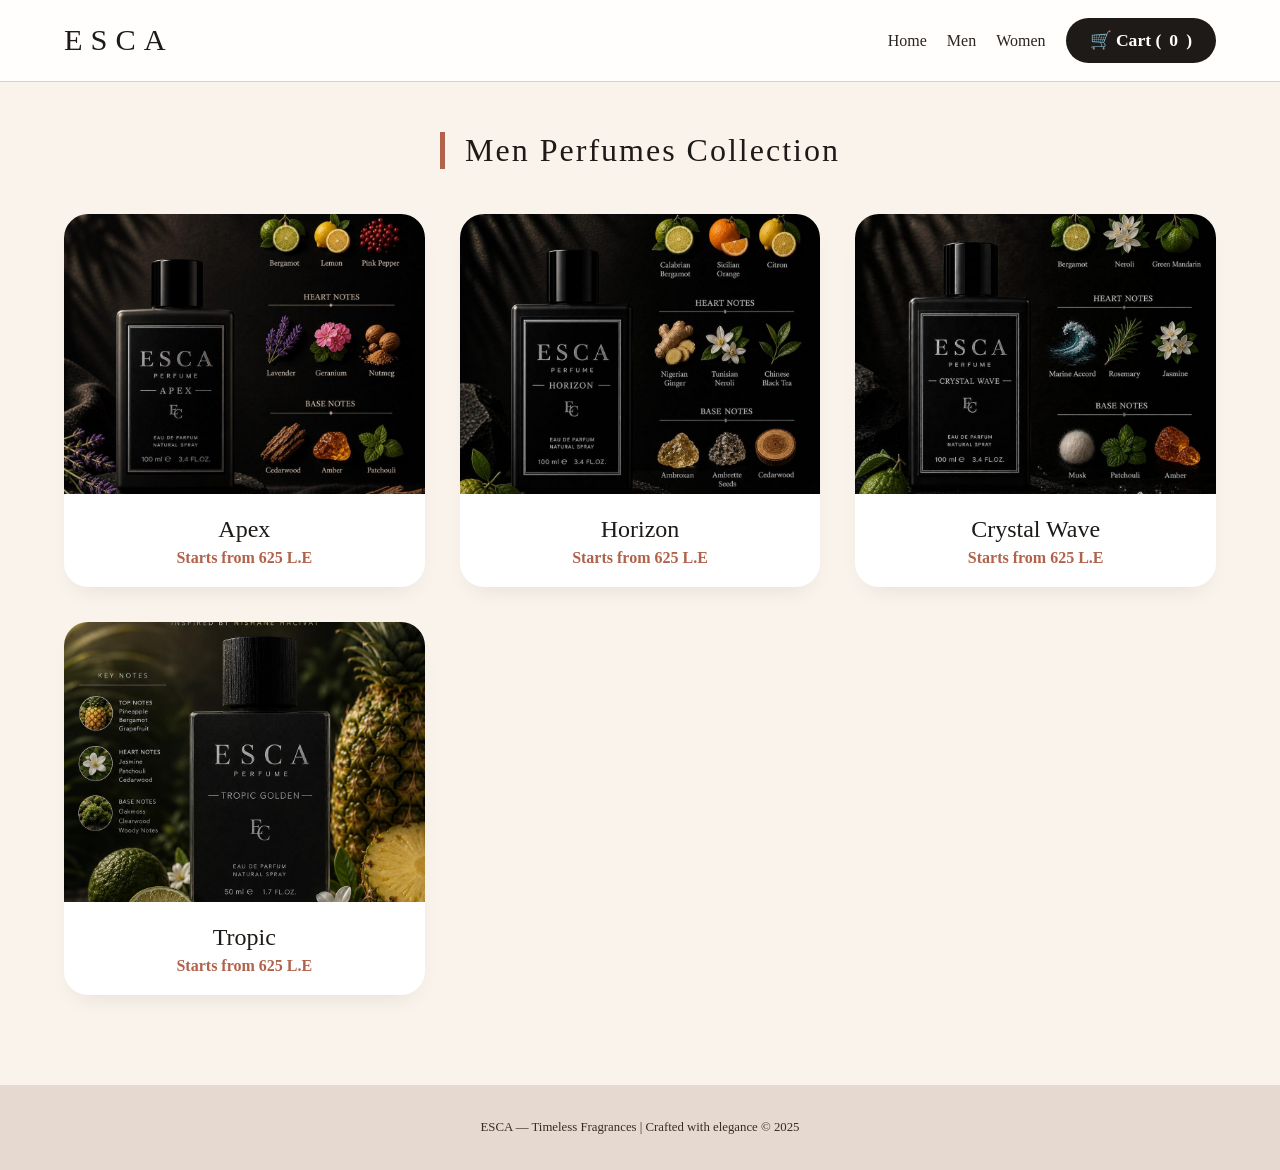
==== men.html @ 280970ba "Add Tropic perfume to men's collection" ====
<!DOCTYPE html>
<html lang="en">
<head>
    <meta charset="UTF-8">
    <meta name="viewport" content="width=device-width, initial-scale=1.0, user-scalable=yes">
    <title>ESCA - Men Perfumes</title>
    <link rel="stylesheet" href="style.css">
</head>
<body>

<header>
    <h1>ESCA</h1>
    <nav>
        <a href="index.html">Home</a>
        <a href="men.html">Men</a>
        <a href="women.html">Women</a>
        <button id="cart-btn">🛒 Cart (<span id="cart-count">0</span>)</button>
    </nav>
</header>

<main>
    <section class="collection">
        <h2>Men Perfumes Collection</h2>
        <div class="products-grid">
            <div class="perfume-card" data-product="Apex">
                <img src="men1.jpg.jpeg" alt="Apex">
                <h3>Apex</h3>
                <span>Starts from 625 L.E</span>
            </div>
            <div class="perfume-card" data-product="Horizon">
                <img src="men2.jpg.jpeg" alt="Horizon">
                <h3>Horizon</h3>
                <span>Starts from 625 L.E</span>
            </div>
            <div class="perfume-card" data-product="Crystal Wave">
                <img src="men3.jpg.jpeg" alt="Crystal Wave">
                <h3>Crystal Wave</h3>
                <span>Starts from 625 L.E</span>
            </div>
            <div class="perfume-card" data-product="Tropic">
                <img src="tropic.jpg" alt="Tropic">
                <h3>Tropic</h3>
                <span>Starts from 625 L.E</span>
            </div>
        </div>
    </section>
</main>

<footer>
    <p>ESCA — Timeless Fragrances | Crafted with elegance © 2025</p>
</footer>

<!-- MODAL -->
<div id="productModal" class="modal-overlay">
    <div class="product-modal">
        <div class="modal-close" id="closeModalBtn">✕</div>
        <div class="modal-inner">
            <div class="modal-image">
                <img id="modalImg" src="" alt="perfume">
            </div>
            <div class="modal-details">
                <h2 id="modalTitle"></h2>
                <div class="price-badge" id="modalPriceHint">Select size</div>
                <div class="size-selector">
                    <button class="size-btn" id="size50Btn">50 ML — </button>
                    <button class="size-btn" id="size100Btn">100 ML — </button>
                </div>
                <div class="fragrance-notes" id="fragranceNotesBox">
                    <h4>✨ Fragrance notes</h4>
                    <p id="notesText">Experience the signature ESCA blend.</p>
                </div>
            </div>
        </div>
    </div>
</div>

<div id="cartSidebar" class="cart-sidebar">
    <div class="cart-header">
        <h2>Your Cart</h2>
        <span class="close-cart" id="closeCartSidebarBtn">✕</span>
    </div>
    <ul id="cartList"></ul>
    <div class="cart-total">
        <span>Total:</span>
        <span id="cartTotal">0</span>
        <span>L.E</span>
    </div>
    
    <!-- حقول بيانات العميل -->
    <div class="customer-info">
        <h3>📋 Delivery Details</h3>
        <input type="text" id="customerName" placeholder="Full Name" class="cart-input">
        <input type="tel" id="customerPhone" placeholder="Phone Number" class="cart-input">
        <textarea id="customerAddress" placeholder="Full Address (Street, City, Building)" rows="3" class="cart-input"></textarea>
    </div>
    
    <button class="place-order-btn" id="OrderBtn">📲 Place Order  </button>
</div>

<!-- 1. استدعاء مكتبات فايربيز الأساسية -->
<script src="https://www.gstatic.com/firebasejs/10.8.0/firebase-app-compat.js"></script>
<script src="https://www.gstatic.com/firebasejs/10.8.0/firebase-firestore-compat.js"></script>

<!-- 2. ربط الفايربيز بمشروعك وتشغيل قاعدة البيانات -->
<script>
  const firebaseConfig = {
    apiKey: "AIzaSyCxBPD-orqHQqcExpM0kJfXnNjss--DFhM",
    authDomain: "esca-d3e5d.firebaseapp.com",
    projectId: "esca-d3e5d",
    storageBucket: "esca-d3e5d.firebasestorage.app",
    messagingSenderId: "375569449165",
    appId: "1:375569449165:web:48f9afd018ecf5d6ca2984",
    measurementId: "G-6FMXDCWFWV"
  };

  firebase.initializeApp(firebaseConfig);
  var db = firebase.firestore();
</script>

<!-- 3. ملف الكود بتاعك العادي جداً -->
<script src="script.js"></script>
</body>
</html>
---- style.css ----
* {
    margin: 0;
    padding: 0;
    box-sizing: border-box;
    font-family: 'Segoe UI', 'poppins', 'Times New Roman', serif;
}

body {
    background: #f9f3ec;
    color: #1e1a17;
    scroll-behavior: smooth;
}

::-webkit-scrollbar {
    width: 6px;
}
::-webkit-scrollbar-track {
    background: #e2d5ca;
}
::-webkit-scrollbar-thumb {
    background: #3a2c27;
    border-radius: 8px;
}

/* HEADER */
header {
    display: flex;
    justify-content: space-between;
    align-items: center;
    padding: 18px 5%;
    background: #ffffffdd;
    backdrop-filter: blur(8px);
    position: sticky;
    top: 0;
    z-index: 100;
    border-bottom: 1px solid #e0cfc0;
    flex-wrap: wrap;
}
header h1 {
    font-size: 1.9rem;
    letter-spacing: 8px;
    font-weight: 500;
    color: #1e1a17;
}
nav {
    display: flex;
    align-items: center;
    gap: 20px;
    flex-wrap: wrap;
}
nav a {
    text-decoration: none;
    color: #2c241f;
    font-weight: 500;
    transition: 0.2s;
    font-size: 1rem;
}
nav a:hover {
    color: #b1624b;
    border-bottom: 1px solid #b1624b;
}
#cart-btn, nav button {
    background: #1e1a17;
    border: none;
    padding: 12px 24px;
    border-radius: 40px;
    color: white;
    font-size: 1.1rem;
    cursor: pointer;
    transition: 0.2s;
    display: inline-flex;
    align-items: center;
    gap: 8px;
    font-weight: 600;
}
#cart-btn:hover, nav button:hover {
    background: #b1624b;
    transform: scale(0.97);
}
/* ========================
   HOME PAGE - زي الأول بالضبط
   ======================== */

.home {
    text-align: center;
    padding: 120px 20px;
    background: #f3e6dc;
    min-height: 70vh;
    display: flex;
    flex-direction: column;
    justify-content: center;
}

.home h2 {
    font-size: 55px;
    letter-spacing: 4px;
    font-weight: 500;
    margin-bottom: 20px;
    color: #2c241f;
}

.line {
    width: 100px;
    height: 2px;
    background: #b1624b;
    margin: 15px auto;
}

.home p {
    font-size: 20px;
    width: 600px;
    max-width: 90%;
    margin: 20px auto 40px;
    line-height: 1.6;
    color: #3f2e26;
}

.home-buttons {
    display: flex;
    justify-content: center;
    flex-wrap: wrap;
    gap: 20px;
    margin-top: 20px;
}

.home-buttons button {
    padding: 15px 35px;
    margin: 10px;
    border: 1.5px solid #2c241f;
    background: transparent;
    cursor: pointer;
    font-size: 15px;
    letter-spacing: 2px;
    font-weight: 600;
    transition: 0.3s;
    border-radius: 40px;
    color: #2c241f;
}

.home-buttons button:hover {
    background: #2c241f;
    color: #f3e8dc;
}

@keyframes fadeInUp {
    from {
        opacity: 0;
        transform: translateY(30px);
    }
    to {
        opacity: 1;
        transform: translateY(0);
    }
}

/* خط صغير تحت ESCA */
.esca-line {
    width: 120px;
    height: 2px;
    background: #b1624b;
    margin: 20px auto 30px;
}

/* العبارة الجذابة */
.tagline-big {
    margin-bottom: 50px;
}

.tagline-big p {
    font-size: clamp(1.2rem, 5vw, 1.8rem);
    font-style: italic;
    color: #5c3d2e;
    font-weight: 400;
    letter-spacing: 2px;
    max-width: 700px;
    margin: 0 auto;
    line-height: 1.6;
}

/* زراير كبار جنب بعض */
.home-buttons {
    display: flex;
    justify-content: center;
    gap: 30px;
    flex-wrap: wrap;
}

.home-buttons a {
    text-decoration: none;
}

.home-buttons button {
    padding: 18px 50px;
    font-size: 1.1rem;
    font-weight: 700;
    letter-spacing: 3px;
    border: 2px solid #2c241f;
    background: transparent;
    cursor: pointer;
    transition: 0.3s;
    border-radius: 50px;
    color: #2c241f;
    min-width: 220px;
}

.home-buttons button:hover {
    background: #2c241f;
    color: #f3e6dc;
    transform: scale(1.05);
    box-shadow: 0 8px 25px rgba(0,0,0,0.1);
}
/* النجوم */
.stars {
    position: absolute;
    top: 0;
    left: 0;
    width: 100%;
    height: 100%;
    pointer-events: none;
    overflow: hidden;
    z-index: 1;
}

.star {
    position: absolute;
    background: #c4a77d;
    border-radius: 50%;
    animation: twinkle 3s infinite ease-in-out;
}

.star.gold {
    background: #d4af37;
    box-shadow: 0 0 6px #d4af37;
}

@keyframes twinkle {
    0%, 100% { opacity: 0.15; transform: scale(1); }
    50% { opacity: 0.7; transform: scale(1.2); }
}

.home-content {
    position: relative;
    z-index: 2;
    padding: 40px 20px;
}

/* كلمة ESCA - كبيرة وحروف متفرقة */
.esca-title {
    display: flex;
    justify-content: center;
    gap: 35px;
    margin-bottom: 40px;
    flex-wrap: wrap;
}

.letter {
    font-size: clamp(5rem, 20vw, 12rem);
    font-weight: 900;
    background: linear-gradient(135deg, #8b6914, #c4a77d, #d4af37, #8b5e3c);
    background-size: 300% 300%;
    -webkit-background-clip: text;
    background-clip: text;
    color: transparent;
    animation: letterGlow 3s ease infinite, float 2s ease-in-out infinite;
    display: inline-block;
    letter-spacing: 20px;
}

@keyframes letterGlow {
    0%, 100% { filter: drop-shadow(0 0 3px #c4a77d); }
    50% { filter: drop-shadow(0 0 20px #d4af37); }
}

@keyframes float {
    0%, 100% { transform: translateY(0px); }
    50% { transform: translateY(-12px); }
}

.letter:nth-child(1) { animation-delay: 0s; }
.letter:nth-child(2) { animation-delay: 0.1s; }
.letter:nth-child(3) { animation-delay: 0.2s; }
.letter:nth-child(4) { animation-delay: 0.3s; }

/* السطر العلوي */
.tagline {
    margin: 30px 0;
}

.glow {
    font-size: 1.3rem;
    letter-spacing: 5px;
    color: #8b5e3c;
    text-shadow: 0 0 8px #d4af37;
    animation: pulseGlow 2s ease infinite;
}

@keyframes pulseGlow {
    0%, 100% { opacity: 0.7; text-shadow: 0 0 3px #c4a77d; }
    50% { opacity: 1; text-shadow: 0 0 15px #d4af37; }
}

/* الجملة */
r-radius: 30px;
/* الجملة - من غير صندوق، أنيق وبسيط */
/* الجملة - خط رفيع تحت */
.hero-quote {
    margin: 50px auto;
    max-width: 800px;
}

.hero-quote p {
    font-size: 1.5rem;
    font-style: italic;
    color: #5c3d2e;
    line-height: 1.8;
    letter-spacing: 1px;
    font-weight: 400;
    border-bottom: 1px solid #c4a77d;
    display: inline-block;
    padding-bottom: 12px;
}


/* زراير الهوم - بنية وكبيرة */
.home .home-buttons button {
    background: #5c3d2e;
    border: 1px solid #c4a77d;
    color: #f5ede4;
    font-weight: 700;
    font-size: 1.1rem;
    padding: 16px 42px;
    letter-spacing: 2px;
    transition: 0.3s;
    border-radius: 50px;
}

.home .home-buttons button:hover {
    background: #c4a77d;
    color: #3d2a1f;
    border-color: #8b6914;
    transform: scale(1.03);
    box-shadow: 0 5px 20px rgba(92, 61, 46, 0.3);
}

/* ========================
   COLLECTION PAGES (men - women)
   ======================== */

.collection {
    text-align: center;
    padding: 50px 5%;
}
.collection h2 {
    font-size: 2rem;
    margin-bottom: 45px;
    font-weight: 500;
    letter-spacing: 2px;
    border-left: 5px solid #b1624b;
    display: inline-block;
    padding-left: 20px;
}
.products-grid {
    display: grid;
    grid-template-columns: repeat(auto-fit, minmax(270px, 1fr));
    gap: 35px;
    max-width: 1400px;
    margin: 0 auto;
}
.perfume-card {
    background: white;
    border-radius: 24px;
    overflow: hidden;
    cursor: pointer;
    transition: all 0.3s ease;
    box-shadow: 0 12px 24px -12px rgba(0,0,0,0.1);
    text-align: center;
    padding-bottom: 20px;
}
.perfume-card:hover {
    transform: translateY(-8px);
    box-shadow: 0 22px 30px -12px rgba(0,0,0,0.2);
}
.perfume-card img {
    width: 100%;
    height: 280px;
    object-fit: cover;
    background: #f7ede4;
    transition: 0.3s;
}
.perfume-card h3 {
    margin: 18px 0 6px;
    font-size: 1.5rem;
    font-weight: 500;
}
.perfume-card span {
    color: #b1624b;
    font-weight: 600;
    font-size: 1rem;
}

/* ========================
   MODAL - LARGE POPUP
   ======================== */

.modal-overlay {
    display: none;
    position: fixed;
    top: 0;
    left: 0;
    width: 100%;
    height: 100%;
    background-color: rgba(0, 0, 0, 0.7);
    backdrop-filter: blur(6px);
    z-index: 1000;
    justify-content: center;
    align-items: center;
}
.product-modal {
    background: #ffffff;
    width: 95%;
    max-width: 1200px;
    max-height: 85vh;
    border-radius: 32px;
    display: flex;
    flex-direction: column;
    overflow-y: auto;
    position: relative;
    animation: fadeSlideUp 0.25s ease;
}
@keyframes fadeSlideUp {
    from {
        opacity: 0;
        transform: translateY(30px);
    }
    to {
        opacity: 1;
        transform: translateY(0);
    }
}
.modal-inner {
    display: flex;
    flex-wrap: wrap;
}
.modal-image {
    flex: 1;
    background: #faf0e8;
    display: flex;
    align-items: center;
    justify-content: center;
    padding: 40px;
}
.modal-image img {
    max-width: 100%;
    max-height: 450px;
    object-fit: contain;
    border-radius: 24px;
    box-shadow: 0 10px 18px rgba(0,0,0,0.1);
}
.modal-details {
    flex: 1.2;
    padding: 35px 40px;
    display: flex;
    flex-direction: column;
    gap: 20px;
    max-height: 80vh;
    overflow-y: auto;
}
.modal-details h2 {
    font-size: 2rem;
    font-weight: 500;
    color: #2c241f;
}
.price-badge {
    background: #f0e2d8;
    display: inline-block;
    padding: 5px 14px;
    border-radius: 40px;
    font-size: 0.9rem;
    font-weight: 600;
    width: fit-content;
}
.size-selector {
    display: flex;
    flex-direction: column;
    gap: 12px;
    margin: 15px 0;
}
.size-btn {
    background: #f4ede8;
    border: 1px solid #cfbfb2;
    padding: 18px 0;
    font-size: 1.2rem;
    font-weight: 700;
    border-radius: 60px;
    cursor: pointer;
    transition: all 0.2s;
    width: 100%;
    color: #2c241f;
}
.size-btn:hover {
    background: #2c241f;
    color: white;
    border-color: #2c241f;
}
.fragrance-notes {
    background: #faf3ed;
    padding: 20px 24px;
    border-radius: 28px;
    margin-top: 10px;
}
.fragrance-notes h4 {
    margin-bottom: 12px;
    font-weight: 600;
    font-size: 1.1rem;
}
.fragrance-notes p {
    font-size: 1rem;
    line-height: 1.6;
    color: #4b3a30;
    white-space: pre-wrap;
    word-break: break-word;
}
.modal-close {
    position: absolute;
    top: 18px;
    right: 24px;
    font-size: 32px;
    background: white;
    width: 42px;
    height: 42px;
    border-radius: 30px;
    display: flex;
    align-items: center;
    justify-content: center;
    cursor: pointer;
    box-shadow: 0 4px 12px rgba(0,0,0,0.1);
    transition: 0.2s;
    z-index: 10;
}
.modal-close:hover {
    background: #f0e0d4;
    transform: rotate(90deg);
}

/* ========================
   CART SIDEBAR
   ======================== */

.cart-sidebar {
    position: fixed;
    top: 0;
    right: -420px;
    width: 380px;
    max-width: 85vw;
    height: 100%;
    background: white;
    box-shadow: -8px 0 28px rgba(0,0,0,0.2);
    z-index: 1100;
    transition: right 0.35s cubic-bezier(0.2, 0.9, 0.4, 1.1);
    display: flex;
    flex-direction: column;
    padding: 20px;
}
.cart-sidebar.show {
    right: 0;
}
.cart-header {
    display: flex;
    justify-content: space-between;
    align-items: center;
    border-bottom: 1px solid #ddd;
    padding-bottom: 12px;
}
.cart-header h2 {
    font-size: 1.7rem;
}
.close-cart {
    font-size: 32px;
    cursor: pointer;
}
#cartList {
    list-style: none;
    flex: 1;
    overflow-y: auto;
    margin: 20px 0;
    padding-right: 6px;
}

/* CART ITEM STYLES */
.cart-item {
    display: flex;
    justify-content: space-between;
    align-items: center;
    flex-wrap: wrap;
    gap: 10px;
    background: #faf3ed;
    margin-bottom: 12px;
    padding: 12px 15px;
    border-radius: 20px;
}
.cart-item-info {
    flex: 2;
}
.cart-item-name {
    font-weight: 700;
    font-size: 0.9rem;
    color: #2c241f;
}
.cart-item-size {
    font-size: 0.7rem;
    color: #b1624b;
}
.cart-item-price {
    font-size: 0.8rem;
    font-weight: 600;
    margin-top: 4px;
}
.cart-item-controls {
    display: flex;
    align-items: center;
    gap: 8px;
}
.qty-btn {
    width: 38px;
    height: 38px;
    border-radius: 50%;
    border: none;
    background: #e0cfc0;
    font-size: 1.4rem;
    font-weight: bold;
    cursor: pointer;
    transition: 0.2s;
}
.qty-btn:hover {
    background: #b1624b;
    color: white;
}
.cart-item-qty {
    font-weight: 700;
    font-size: 1rem;
    min-width: 25px;
    text-align: center;
}
.remove-btn {
    background: none;
    border: none;
    font-size: 1.2rem;
    cursor: pointer;
    padding: 5px 8px;
    border-radius: 50%;
    transition: 0.2s;
}
.remove-btn:hover {
    background: #e0cfc0;
}

/* سعر إجمالي الكارت */
.cart-total {
    display: flex;
    justify-content: space-between;
    align-items: center;
    padding: 15px 0;
    margin-top: 10px;
    border-top: 2px solid #e0cfc0;
    font-size: 1.2rem;
    font-weight: 700;
}
.cart-total span:first-child {
    font-size: 1rem;
    font-weight: 600;
}
.cart-total span:nth-child(2) {
    font-size: 1.3rem;
    color: #b1624b;
}

.place-order-btn {
    background: #1e1a17;
    border: none;
    padding: 18px;
    color: white;
    font-weight: 700;
    border-radius: 60px;
    font-size: 1.1rem;
    cursor: pointer;
    margin-top: 12px;
}
.empty-cart-msg {
    text-align: center;
    color: #8f7a6b;
    padding: 30px 0;
}
footer {
    text-align: center;
    padding: 35px;
    background: #e6d9cf;
    margin-top: 40px;
    color: #3b2c23;
    font-size: 0.8rem;
}

@media (max-width: 700px) {
    .modal-inner {
        flex-direction: column;
    }
    .modal-image {
        padding: 20px;
    }
    .modal-details {
        padding: 20px;
    }
    header {
        flex-direction: column;
        gap: 12px;
    }
}
/* Customer Info Form */
.customer-info {
    margin: 15px 0;
    padding: 15px 0;
    border-top: 1px solid #e0cfc0;
    border-bottom: 1px solid #e0cfc0;
}

.customer-info h3 {
    font-size: 1rem;
    margin-bottom: 12px;
    color: #5c3d2e;
    text-align: center;
}

.cart-input {
    width: 100%;
    padding: 12px;
    margin-bottom: 10px;
    border: 1px solid #e0cfc0;
    border-radius: 12px;
    font-size: 0.9rem;
    background: #fefaf5;
    box-sizing: border-box;
}

.cart-input:focus {
    outline: none;
    border-color: #b1624b;
}
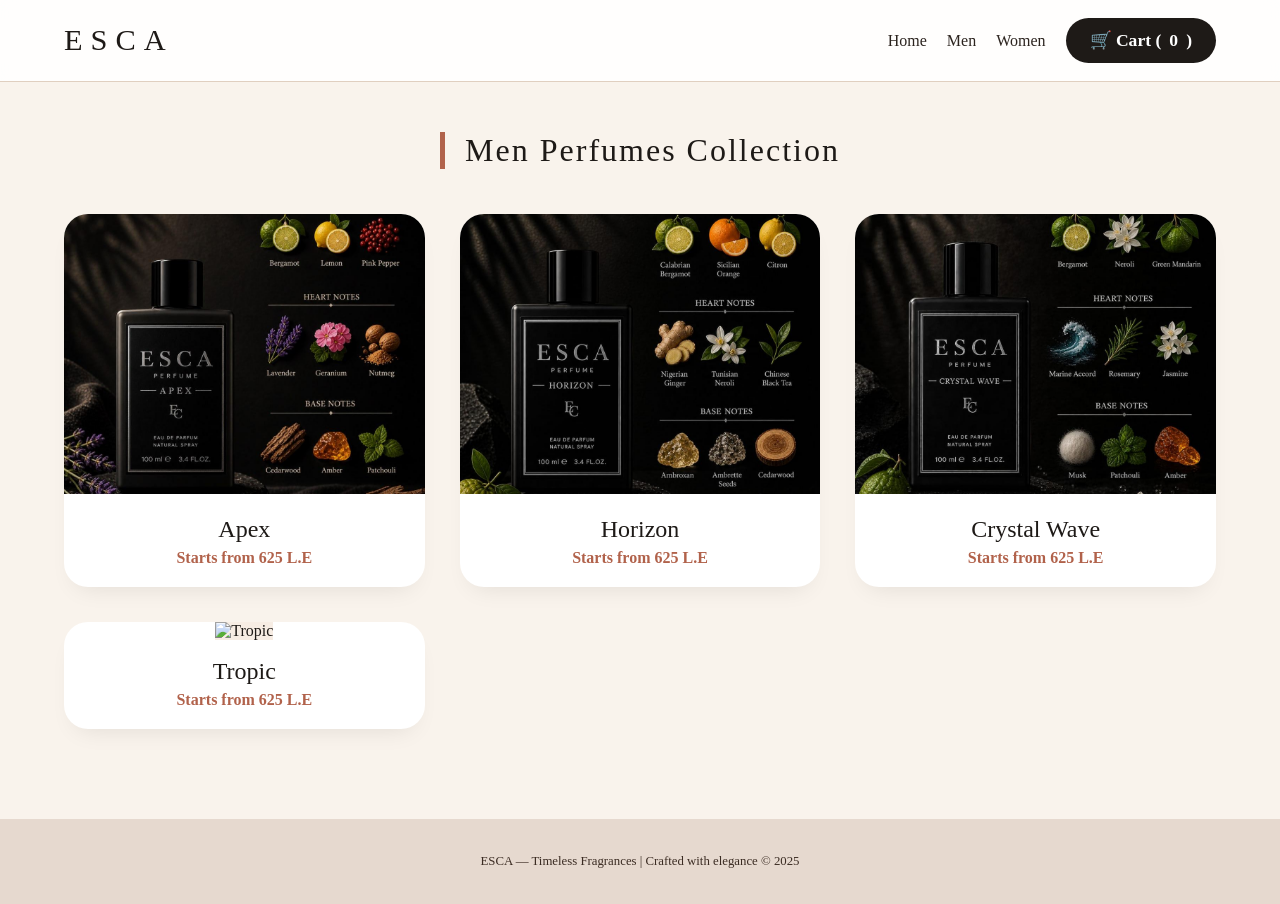
==== commit 71cb9659: "Implement click event for Order button Added a click event to the Order button that triggers an aler" ====
--- a/men.html
+++ b/men.html
@@ -94,9 +94,13 @@
         <textarea id="customerAddress" placeholder="Full Address (Street, City, Building)" rows="3" class="cart-input"></textarea>
     </div>
     
-    <button class="place-order-btn" id="OrderBtn">📲 Place Order  </button>
-</div>
+   <button id="OrderBtn">📲 Place Order</button>
 
+<script>
+document.getElementById("OrderBtn").onclick = function () {
+    alert("Button Works");
+};
+</script>
 <!-- 1. استدعاء مكتبات فايربيز الأساسية -->
 <script src="https://www.gstatic.com/firebasejs/10.8.0/firebase-app-compat.js"></script>
 <script src="https://www.gstatic.com/firebasejs/10.8.0/firebase-firestore-compat.js"></script>
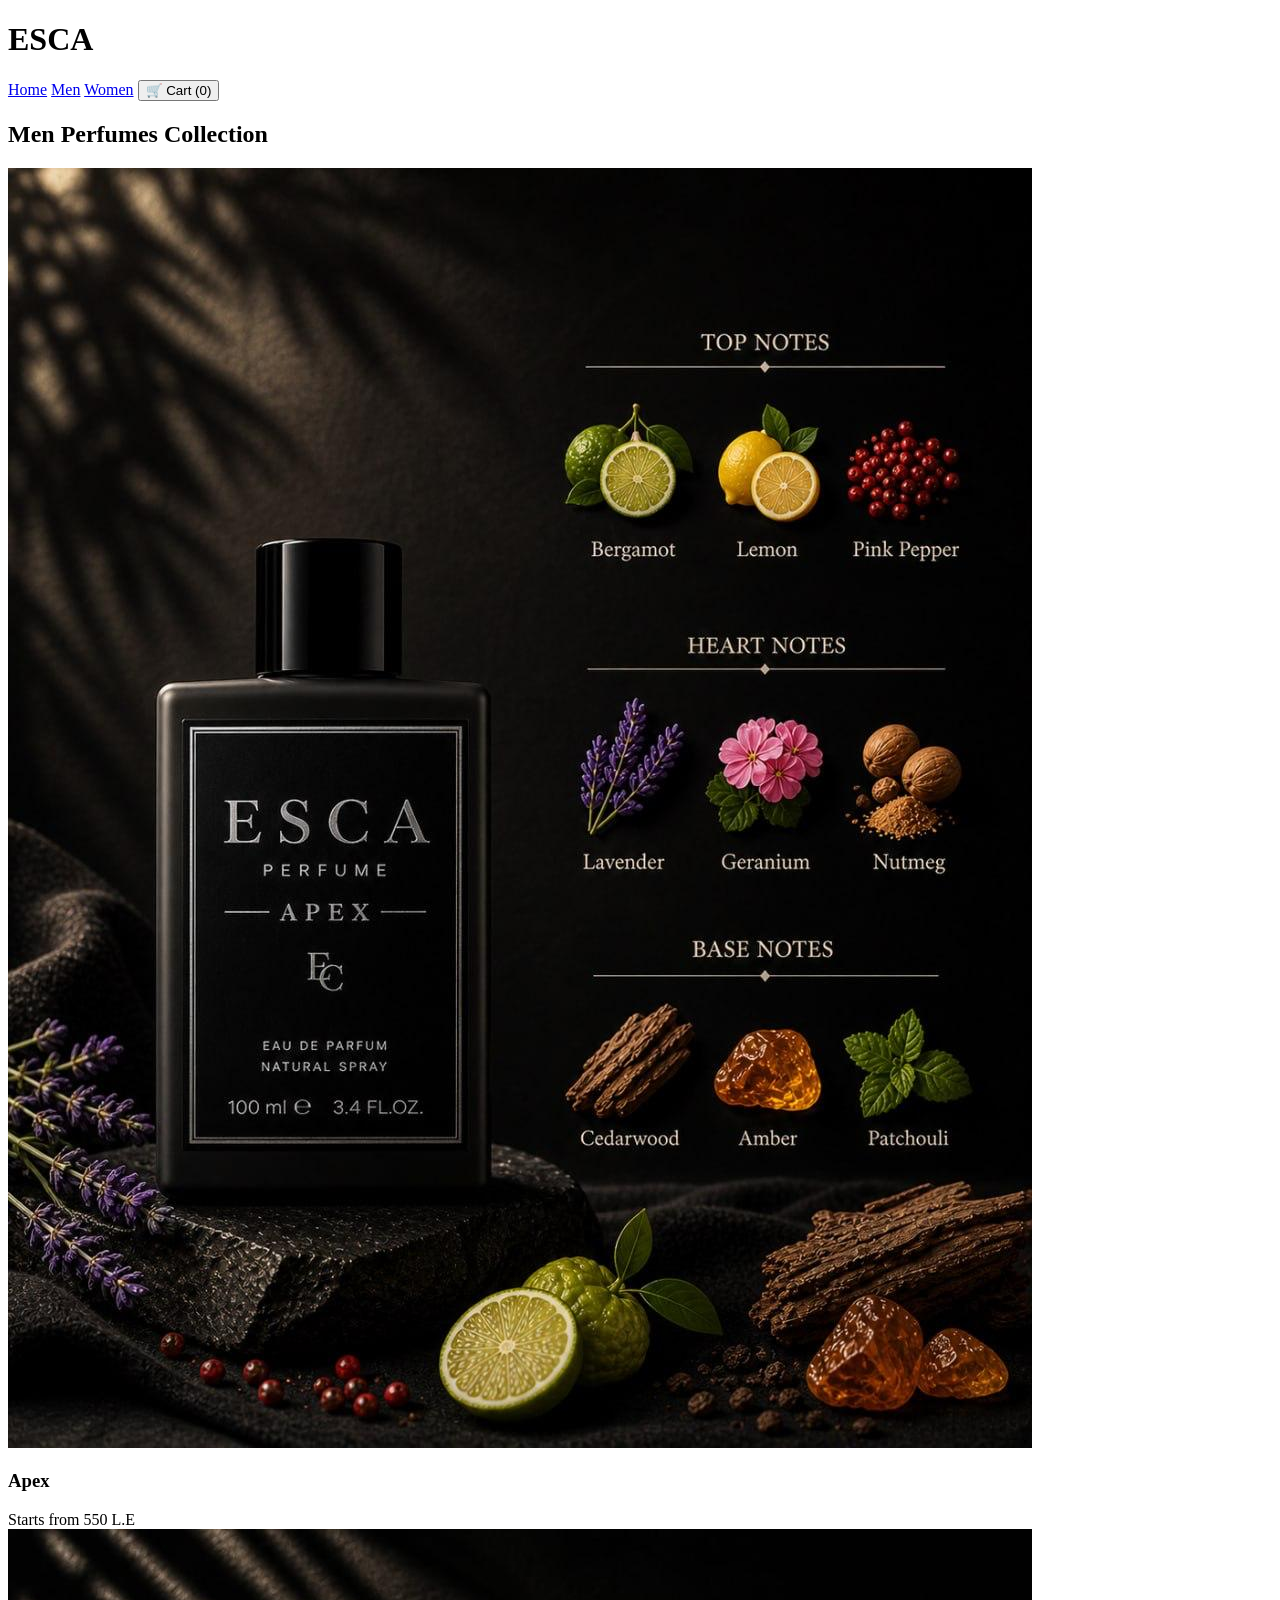
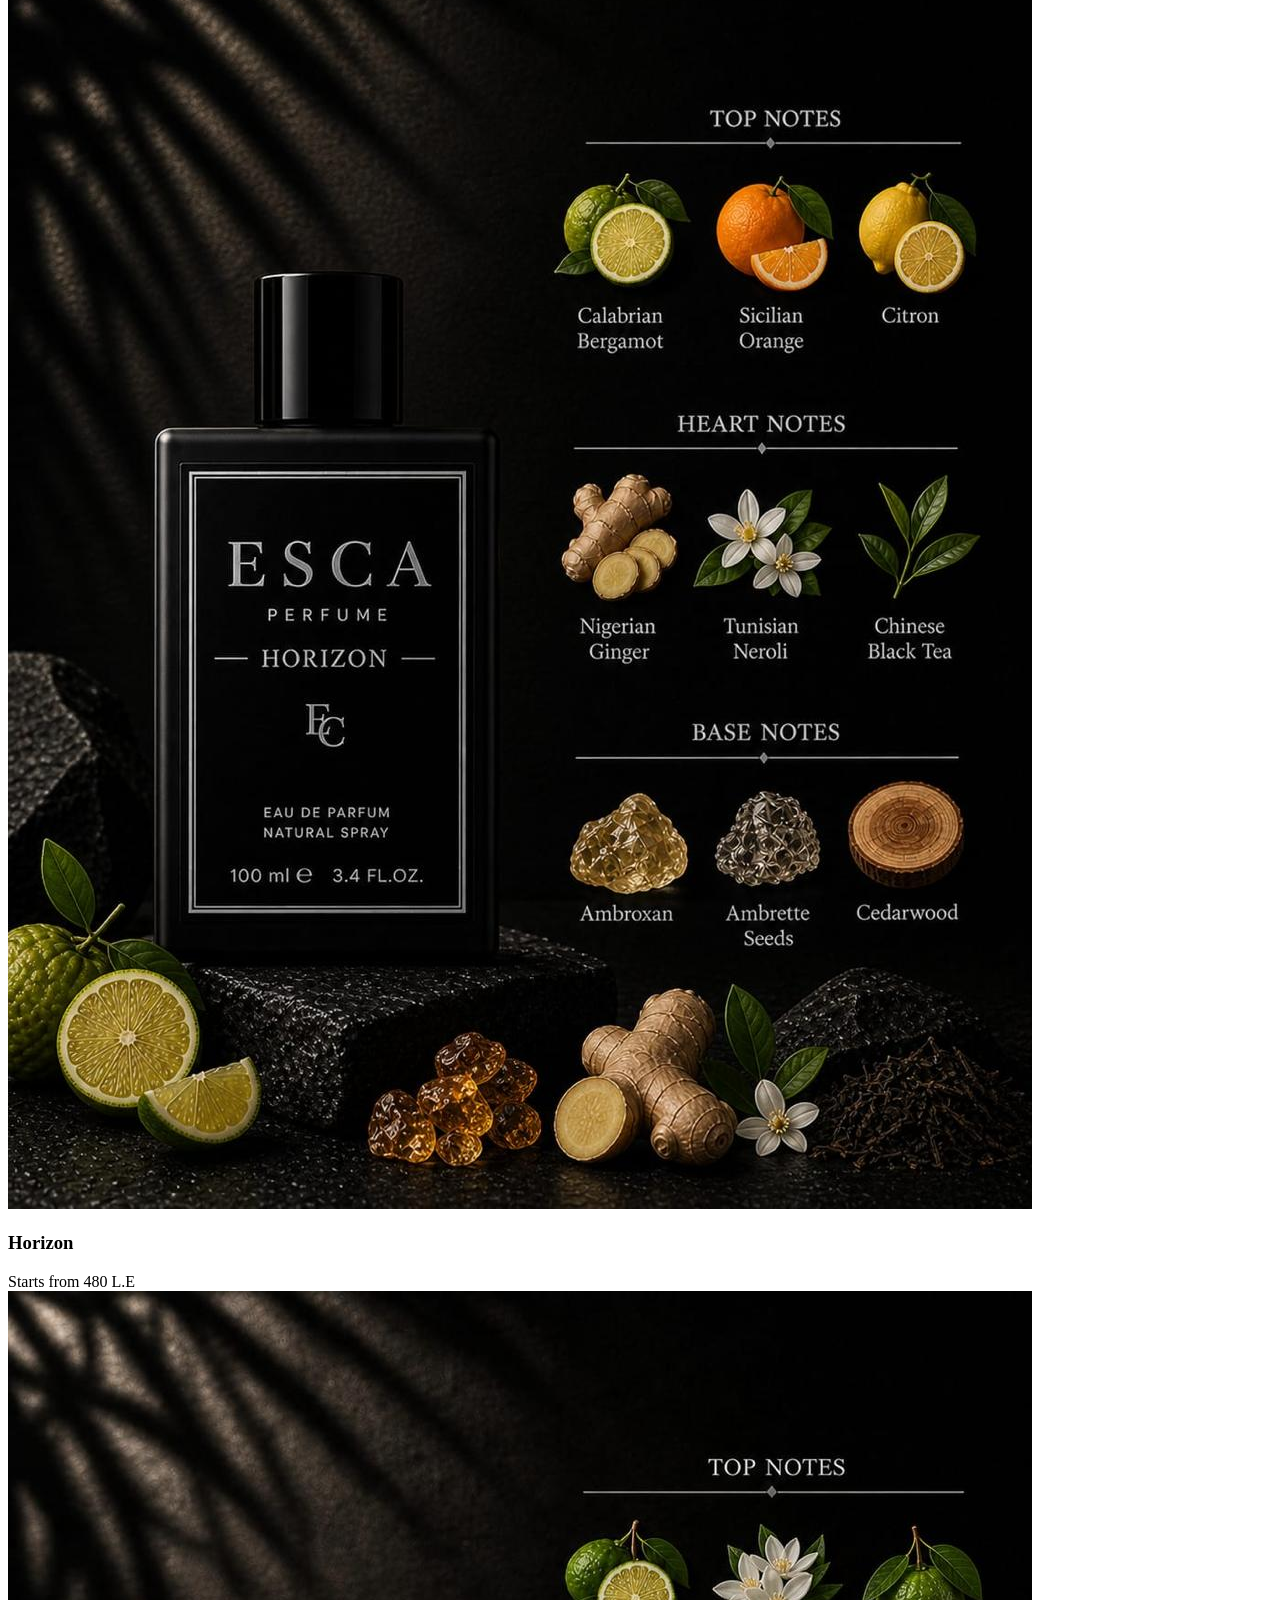
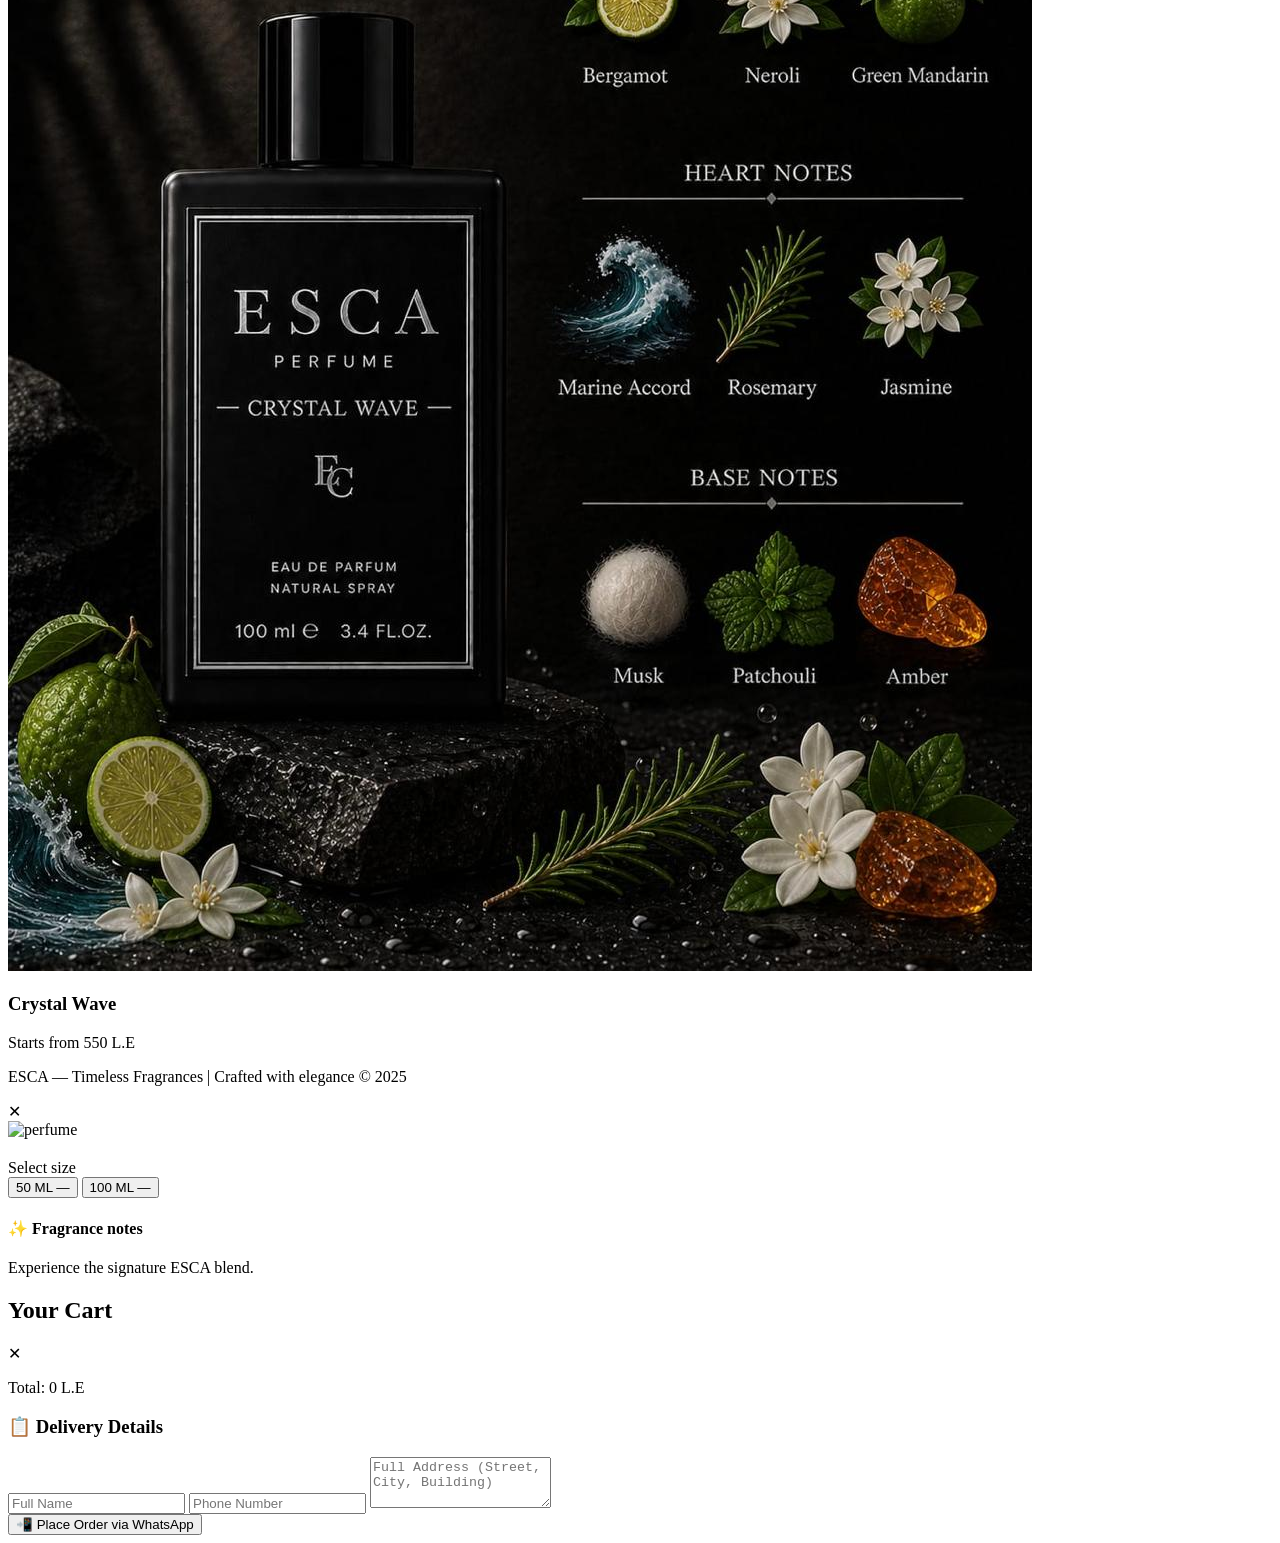
==== commit f5641c5b: "Add files via upload" ====
--- a/men.html
+++ b/men.html
@@ -1,127 +1,118 @@
-<!DOCTYPE html>
-<html lang="en">
-<head>
-    <meta charset="UTF-8">
-    <meta name="viewport" content="width=device-width, initial-scale=1.0, user-scalable=yes">
-    <title>ESCA - Men Perfumes</title>
-    <link rel="stylesheet" href="style.css">
-</head>
-<body>
-
-<header>
-    <h1>ESCA</h1>
-    <nav>
-        <a href="index.html">Home</a>
-        <a href="men.html">Men</a>
-        <a href="women.html">Women</a>
-        <button id="cart-btn">🛒 Cart (<span id="cart-count">0</span>)</button>
-    </nav>
-</header>
-
-<main>
-    <section class="collection">
-        <h2>Men Perfumes Collection</h2>
-        <div class="products-grid">
-            <div class="perfume-card" data-product="Apex">
-                <img src="men1.jpg.jpeg" alt="Apex">
-                <h3>Apex</h3>
-                <span>Starts from 625 L.E</span>
-            </div>
-            <div class="perfume-card" data-product="Horizon">
-                <img src="men2.jpg.jpeg" alt="Horizon">
-                <h3>Horizon</h3>
-                <span>Starts from 625 L.E</span>
-            </div>
-            <div class="perfume-card" data-product="Crystal Wave">
-                <img src="men3.jpg.jpeg" alt="Crystal Wave">
-                <h3>Crystal Wave</h3>
-                <span>Starts from 625 L.E</span>
-            </div>
-            <div class="perfume-card" data-product="Tropic">
-                <img src="tropic.jpg" alt="Tropic">
-                <h3>Tropic</h3>
-                <span>Starts from 625 L.E</span>
-            </div>
-        </div>
-    </section>
-</main>
-
-<footer>
-    <p>ESCA — Timeless Fragrances | Crafted with elegance © 2025</p>
-</footer>
-
-<!-- MODAL -->
-<div id="productModal" class="modal-overlay">
-    <div class="product-modal">
-        <div class="modal-close" id="closeModalBtn">✕</div>
-        <div class="modal-inner">
-            <div class="modal-image">
-                <img id="modalImg" src="" alt="perfume">
-            </div>
-            <div class="modal-details">
-                <h2 id="modalTitle"></h2>
-                <div class="price-badge" id="modalPriceHint">Select size</div>
-                <div class="size-selector">
-                    <button class="size-btn" id="size50Btn">50 ML — </button>
-                    <button class="size-btn" id="size100Btn">100 ML — </button>
-                </div>
-                <div class="fragrance-notes" id="fragranceNotesBox">
-                    <h4>✨ Fragrance notes</h4>
-                    <p id="notesText">Experience the signature ESCA blend.</p>
-                </div>
-            </div>
-        </div>
-    </div>
-</div>
-
-<div id="cartSidebar" class="cart-sidebar">
-    <div class="cart-header">
-        <h2>Your Cart</h2>
-        <span class="close-cart" id="closeCartSidebarBtn">✕</span>
-    </div>
-    <ul id="cartList"></ul>
-    <div class="cart-total">
-        <span>Total:</span>
-        <span id="cartTotal">0</span>
-        <span>L.E</span>
-    </div>
-    
-    <!-- حقول بيانات العميل -->
-    <div class="customer-info">
-        <h3>📋 Delivery Details</h3>
-        <input type="text" id="customerName" placeholder="Full Name" class="cart-input">
-        <input type="tel" id="customerPhone" placeholder="Phone Number" class="cart-input">
-        <textarea id="customerAddress" placeholder="Full Address (Street, City, Building)" rows="3" class="cart-input"></textarea>
-    </div>
-    
-   <button id="OrderBtn">📲 Place Order</button>
-
-<script>
-document.getElementById("OrderBtn").onclick = function () {
-    alert("Button Works");
-};
-</script>
-<!-- 1. استدعاء مكتبات فايربيز الأساسية -->
-<script src="https://www.gstatic.com/firebasejs/10.8.0/firebase-app-compat.js"></script>
-<script src="https://www.gstatic.com/firebasejs/10.8.0/firebase-firestore-compat.js"></script>
-
-<!-- 2. ربط الفايربيز بمشروعك وتشغيل قاعدة البيانات -->
-<script>
-  const firebaseConfig = {
-    apiKey: "AIzaSyCxBPD-orqHQqcExpM0kJfXnNjss--DFhM",
-    authDomain: "esca-d3e5d.firebaseapp.com",
-    projectId: "esca-d3e5d",
-    storageBucket: "esca-d3e5d.firebasestorage.app",
-    messagingSenderId: "375569449165",
-    appId: "1:375569449165:web:48f9afd018ecf5d6ca2984",
-    measurementId: "G-6FMXDCWFWV"
-  };
-
-  firebase.initializeApp(firebaseConfig);
-  var db = firebase.firestore();
-</script>
-
-<!-- 3. ملف الكود بتاعك العادي جداً -->
-<script src="script.js"></script>
-</body>
-</html>
+<!DOCTYPE html>
+<html lang="en">
+<head>
+    <meta charset="UTF-8">
+    <meta name="viewport" content="width=device-width, initial-scale=1.0, user-scalable=yes">
+    <title>ESCA - Men Perfumes</title>
+    <link rel="stylesheet" href="style.css">
+</head>
+<body>
+
+<header>
+    <h1>ESCA</h1>
+    <nav>
+        <a href="index.html">Home</a>
+        <a href="men.html">Men</a>
+        <a href="women.html">Women</a>
+        <button id="cart-btn">🛒 Cart (<span id="cart-count">0</span>)</button>
+    </nav>
+</header>
+
+<main>
+    <section class="collection">
+        <h2>Men Perfumes Collection</h2>
+        <div class="products-grid">
+            <div class="perfume-card" data-product="Apex">
+                <img src="men1.jpg.jpeg" alt="Apex">
+                <h3>Apex</h3>
+                <span>Starts from 550 L.E</span>
+            </div>
+            <div class="perfume-card" data-product="Horizon">
+                <img src="men2.jpg.jpeg" alt="Horizon">
+                <h3>Horizon</h3>
+                <span>Starts from 480 L.E</span>
+            </div>
+            <div class="perfume-card" data-product="Crystal Wave">
+                <img src="men3.jpg.jpeg" alt="Crystal Wave">
+                <h3>Crystal Wave</h3>
+                <span>Starts from 550 L.E</span>
+            </div>
+        </div>
+    </section>
+</main>
+
+<footer>
+    <p>ESCA — Timeless Fragrances | Crafted with elegance © 2025</p>
+</footer>
+
+<!-- MODAL -->
+<div id="productModal" class="modal-overlay">
+    <div class="product-modal">
+        <div class="modal-close" id="closeModalBtn">✕</div>
+        <div class="modal-inner">
+            <div class="modal-image">
+                <img id="modalImg" src="" alt="perfume">
+            </div>
+            <div class="modal-details">
+                <h2 id="modalTitle"></h2>
+                <div class="price-badge" id="modalPriceHint">Select size</div>
+                <div class="size-selector">
+                    <button class="size-btn" id="size50Btn">50 ML — </button>
+                    <button class="size-btn" id="size100Btn">100 ML — </button>
+                </div>
+                <div class="fragrance-notes" id="fragranceNotesBox">
+                    <h4>✨ Fragrance notes</h4>
+                    <p id="notesText">Experience the signature ESCA blend.</p>
+                </div>
+            </div>
+        </div>
+    </div>
+</div>
+
+<div id="cartSidebar" class="cart-sidebar">
+    <div class="cart-header">
+        <h2>Your Cart</h2>
+        <span class="close-cart" id="closeCartSidebarBtn">✕</span>
+    </div>
+    <ul id="cartList"></ul>
+    <div class="cart-total">
+        <span>Total:</span>
+        <span id="cartTotal">0</span>
+        <span>L.E</span>
+    </div>
+    
+    <!-- حقول بيانات العميل -->
+    <div class="customer-info">
+        <h3>📋 Delivery Details</h3>
+        <input type="text" id="customerName" placeholder="Full Name" class="cart-input">
+        <input type="tel" id="customerPhone" placeholder="Phone Number" class="cart-input">
+        <textarea id="customerAddress" placeholder="Full Address (Street, City, Building)" rows="3" class="cart-input"></textarea>
+    </div>
+    
+    <button class="place-order-btn" id="whatsappOrderBtn">📲 Place Order via WhatsApp</button>
+</div>
+
+<!-- 1. استدعاء مكتبات فايربيز الأساسية -->
+<script src="https://www.gstatic.com/firebasejs/10.8.0/firebase-app-compat.js"></script>
+<script src="https://www.gstatic.com/firebasejs/10.8.0/firebase-firestore-compat.js"></script>
+
+<!-- 2. ربط الفايربيز بمشروعك وتشغيل قاعدة البيانات -->
+<script>
+  const firebaseConfig = {
+    apiKey: "AIzaSyCxBPD-orqHQqcExpM0kJfXnNjss--DFhM",
+    authDomain: "esca-d3e5d.firebaseapp.com",
+    projectId: "esca-d3e5d",
+    storageBucket: "esca-d3e5d.firebasestorage.app",
+    messagingSenderId: "375569449165",
+    appId: "1:375569449165:web:48f9afd018ecf5d6ca2984",
+    measurementId: "G-6FMXDCWFWV"
+  };
+
+  firebase.initializeApp(firebaseConfig);
+  var db = firebase.firestore();
+</script>
+
+<!-- 3. ملف الكود بتاعك العادي جداً -->
+<script src="script.js"></script>
+</body>
+</html>
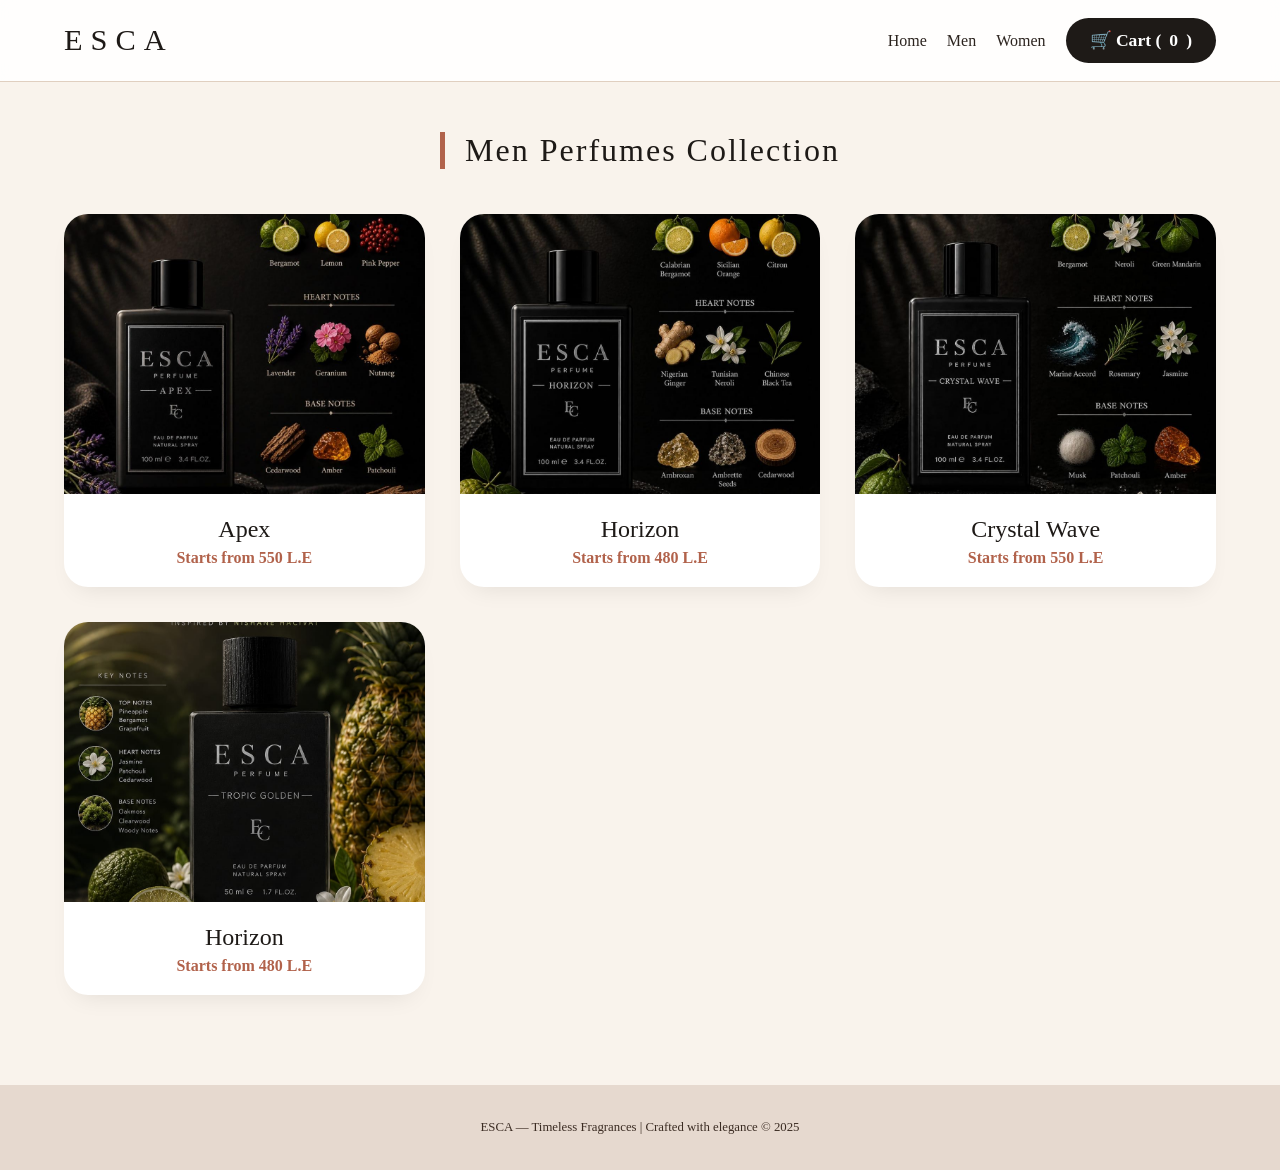
==== commit 9f56eb6b: "Update men.html" ====
--- a/men.html
+++ b/men.html
@@ -36,6 +36,11 @@
                 <img src="men3.jpg.jpeg" alt="Crystal Wave">
                 <h3>Crystal Wave</h3>
                 <span>Starts from 550 L.E</span>
+            </div>
+            <div class="perfume-card" data-product="tropic golden">
+                <img src="men4.jpeg" alt="Horizon">
+                <h3>Horizon</h3>
+                <span>Starts from 480 L.E</span>
             </div>
         </div>
     </section>
@@ -115,4 +120,4 @@
 <!-- 3. ملف الكود بتاعك العادي جداً -->
 <script src="script.js"></script>
 </body>
-</html>+</html>
--- a/style.css
+++ b/style.css
@@ -0,0 +1,746 @@
+* {
+    margin: 0;
+    padding: 0;
+    box-sizing: border-box;
+    font-family: 'Segoe UI', 'poppins', 'Times New Roman', serif;
+}
+
+body {
+    background: #f9f3ec;
+    color: #1e1a17;
+    scroll-behavior: smooth;
+}
+
+::-webkit-scrollbar {
+    width: 6px;
+}
+::-webkit-scrollbar-track {
+    background: #e2d5ca;
+}
+::-webkit-scrollbar-thumb {
+    background: #3a2c27;
+    border-radius: 8px;
+}
+
+/* HEADER */
+header {
+    display: flex;
+    justify-content: space-between;
+    align-items: center;
+    padding: 18px 5%;
+    background: #ffffffdd;
+    backdrop-filter: blur(8px);
+    position: sticky;
+    top: 0;
+    z-index: 100;
+    border-bottom: 1px solid #e0cfc0;
+    flex-wrap: wrap;
+}
+header h1 {
+    font-size: 1.9rem;
+    letter-spacing: 8px;
+    font-weight: 500;
+    color: #1e1a17;
+}
+nav {
+    display: flex;
+    align-items: center;
+    gap: 20px;
+    flex-wrap: wrap;
+}
+nav a {
+    text-decoration: none;
+    color: #2c241f;
+    font-weight: 500;
+    transition: 0.2s;
+    font-size: 1rem;
+}
+nav a:hover {
+    color: #b1624b;
+    border-bottom: 1px solid #b1624b;
+}
+#cart-btn, nav button {
+    background: #1e1a17;
+    border: none;
+    padding: 12px 24px;
+    border-radius: 40px;
+    color: white;
+    font-size: 1.1rem;
+    cursor: pointer;
+    transition: 0.2s;
+    display: inline-flex;
+    align-items: center;
+    gap: 8px;
+    font-weight: 600;
+}
+#cart-btn:hover, nav button:hover {
+    background: #b1624b;
+    transform: scale(0.97);
+}
+/* ========================
+   HOME PAGE - زي الأول بالضبط
+   ======================== */
+
+.home {
+    text-align: center;
+    padding: 120px 20px;
+    background: #f3e6dc;
+    min-height: 70vh;
+    display: flex;
+    flex-direction: column;
+    justify-content: center;
+}
+
+.home h2 {
+    font-size: 55px;
+    letter-spacing: 4px;
+    font-weight: 500;
+    margin-bottom: 20px;
+    color: #2c241f;
+}
+
+.line {
+    width: 100px;
+    height: 2px;
+    background: #b1624b;
+    margin: 15px auto;
+}
+
+.home p {
+    font-size: 20px;
+    width: 600px;
+    max-width: 90%;
+    margin: 20px auto 40px;
+    line-height: 1.6;
+    color: #3f2e26;
+}
+
+.home-buttons {
+    display: flex;
+    justify-content: center;
+    flex-wrap: wrap;
+    gap: 20px;
+    margin-top: 20px;
+}
+
+.home-buttons button {
+    padding: 15px 35px;
+    margin: 10px;
+    border: 1.5px solid #2c241f;
+    background: transparent;
+    cursor: pointer;
+    font-size: 15px;
+    letter-spacing: 2px;
+    font-weight: 600;
+    transition: 0.3s;
+    border-radius: 40px;
+    color: #2c241f;
+}
+
+.home-buttons button:hover {
+    background: #2c241f;
+    color: #f3e8dc;
+}
+
+@keyframes fadeInUp {
+    from {
+        opacity: 0;
+        transform: translateY(30px);
+    }
+    to {
+        opacity: 1;
+        transform: translateY(0);
+    }
+}
+
+/* خط صغير تحت ESCA */
+.esca-line {
+    width: 120px;
+    height: 2px;
+    background: #b1624b;
+    margin: 20px auto 30px;
+}
+
+/* العبارة الجذابة */
+.tagline-big {
+    margin-bottom: 50px;
+}
+
+.tagline-big p {
+    font-size: clamp(1.2rem, 5vw, 1.8rem);
+    font-style: italic;
+    color: #5c3d2e;
+    font-weight: 400;
+    letter-spacing: 2px;
+    max-width: 700px;
+    margin: 0 auto;
+    line-height: 1.6;
+}
+
+/* زراير كبار جنب بعض */
+.home-buttons {
+    display: flex;
+    justify-content: center;
+    gap: 30px;
+    flex-wrap: wrap;
+}
+
+.home-buttons a {
+    text-decoration: none;
+}
+
+.home-buttons button {
+    padding: 18px 50px;
+    font-size: 1.1rem;
+    font-weight: 700;
+    letter-spacing: 3px;
+    border: 2px solid #2c241f;
+    background: transparent;
+    cursor: pointer;
+    transition: 0.3s;
+    border-radius: 50px;
+    color: #2c241f;
+    min-width: 220px;
+}
+
+.home-buttons button:hover {
+    background: #2c241f;
+    color: #f3e6dc;
+    transform: scale(1.05);
+    box-shadow: 0 8px 25px rgba(0,0,0,0.1);
+}
+/* النجوم */
+.stars {
+    position: absolute;
+    top: 0;
+    left: 0;
+    width: 100%;
+    height: 100%;
+    pointer-events: none;
+    overflow: hidden;
+    z-index: 1;
+}
+
+.star {
+    position: absolute;
+    background: #c4a77d;
+    border-radius: 50%;
+    animation: twinkle 3s infinite ease-in-out;
+}
+
+.star.gold {
+    background: #d4af37;
+    box-shadow: 0 0 6px #d4af37;
+}
+
+@keyframes twinkle {
+    0%, 100% { opacity: 0.15; transform: scale(1); }
+    50% { opacity: 0.7; transform: scale(1.2); }
+}
+
+.home-content {
+    position: relative;
+    z-index: 2;
+    padding: 40px 20px;
+}
+
+/* كلمة ESCA - كبيرة وحروف متفرقة */
+.esca-title {
+    display: flex;
+    justify-content: center;
+    gap: 35px;
+    margin-bottom: 40px;
+    flex-wrap: wrap;
+}
+
+.letter {
+    font-size: clamp(5rem, 20vw, 12rem);
+    font-weight: 900;
+    background: linear-gradient(135deg, #8b6914, #c4a77d, #d4af37, #8b5e3c);
+    background-size: 300% 300%;
+    -webkit-background-clip: text;
+    background-clip: text;
+    color: transparent;
+    animation: letterGlow 3s ease infinite, float 2s ease-in-out infinite;
+    display: inline-block;
+    letter-spacing: 20px;
+}
+
+@keyframes letterGlow {
+    0%, 100% { filter: drop-shadow(0 0 3px #c4a77d); }
+    50% { filter: drop-shadow(0 0 20px #d4af37); }
+}
+
+@keyframes float {
+    0%, 100% { transform: translateY(0px); }
+    50% { transform: translateY(-12px); }
+}
+
+.letter:nth-child(1) { animation-delay: 0s; }
+.letter:nth-child(2) { animation-delay: 0.1s; }
+.letter:nth-child(3) { animation-delay: 0.2s; }
+.letter:nth-child(4) { animation-delay: 0.3s; }
+
+/* السطر العلوي */
+.tagline {
+    margin: 30px 0;
+}
+
+.glow {
+    font-size: 1.3rem;
+    letter-spacing: 5px;
+    color: #8b5e3c;
+    text-shadow: 0 0 8px #d4af37;
+    animation: pulseGlow 2s ease infinite;
+}
+
+@keyframes pulseGlow {
+    0%, 100% { opacity: 0.7; text-shadow: 0 0 3px #c4a77d; }
+    50% { opacity: 1; text-shadow: 0 0 15px #d4af37; }
+}
+
+/* الجملة */
+r-radius: 30px;
+/* الجملة - من غير صندوق، أنيق وبسيط */
+/* الجملة - خط رفيع تحت */
+.hero-quote {
+    margin: 50px auto;
+    max-width: 800px;
+}
+
+.hero-quote p {
+    font-size: 1.5rem;
+    font-style: italic;
+    color: #5c3d2e;
+    line-height: 1.8;
+    letter-spacing: 1px;
+    font-weight: 400;
+    border-bottom: 1px solid #c4a77d;
+    display: inline-block;
+    padding-bottom: 12px;
+}
+
+
+/* زراير الهوم - بنية وكبيرة */
+.home .home-buttons button {
+    background: #5c3d2e;
+    border: 1px solid #c4a77d;
+    color: #f5ede4;
+    font-weight: 700;
+    font-size: 1.1rem;
+    padding: 16px 42px;
+    letter-spacing: 2px;
+    transition: 0.3s;
+    border-radius: 50px;
+}
+
+.home .home-buttons button:hover {
+    background: #c4a77d;
+    color: #3d2a1f;
+    border-color: #8b6914;
+    transform: scale(1.03);
+    box-shadow: 0 5px 20px rgba(92, 61, 46, 0.3);
+}
+
+/* ========================
+   COLLECTION PAGES (men - women)
+   ======================== */
+
+.collection {
+    text-align: center;
+    padding: 50px 5%;
+}
+.collection h2 {
+    font-size: 2rem;
+    margin-bottom: 45px;
+    font-weight: 500;
+    letter-spacing: 2px;
+    border-left: 5px solid #b1624b;
+    display: inline-block;
+    padding-left: 20px;
+}
+.products-grid {
+    display: grid;
+    grid-template-columns: repeat(auto-fit, minmax(270px, 1fr));
+    gap: 35px;
+    max-width: 1400px;
+    margin: 0 auto;
+}
+.perfume-card {
+    background: white;
+    border-radius: 24px;
+    overflow: hidden;
+    cursor: pointer;
+    transition: all 0.3s ease;
+    box-shadow: 0 12px 24px -12px rgba(0,0,0,0.1);
+    text-align: center;
+    padding-bottom: 20px;
+}
+.perfume-card:hover {
+    transform: translateY(-8px);
+    box-shadow: 0 22px 30px -12px rgba(0,0,0,0.2);
+}
+.perfume-card img {
+    width: 100%;
+    height: 280px;
+    object-fit: cover;
+    background: #f7ede4;
+    transition: 0.3s;
+}
+.perfume-card h3 {
+    margin: 18px 0 6px;
+    font-size: 1.5rem;
+    font-weight: 500;
+}
+.perfume-card span {
+    color: #b1624b;
+    font-weight: 600;
+    font-size: 1rem;
+}
+
+/* ========================
+   MODAL - LARGE POPUP
+   ======================== */
+
+.modal-overlay {
+    display: none;
+    position: fixed;
+    top: 0;
+    left: 0;
+    width: 100%;
+    height: 100%;
+    background-color: rgba(0, 0, 0, 0.7);
+    backdrop-filter: blur(6px);
+    z-index: 1000;
+    justify-content: center;
+    align-items: center;
+}
+.product-modal {
+    background: #ffffff;
+    width: 95%;
+    max-width: 1200px;
+    max-height: 85vh;
+    border-radius: 32px;
+    display: flex;
+    flex-direction: column;
+    overflow-y: auto;
+    position: relative;
+    animation: fadeSlideUp 0.25s ease;
+}
+@keyframes fadeSlideUp {
+    from {
+        opacity: 0;
+        transform: translateY(30px);
+    }
+    to {
+        opacity: 1;
+        transform: translateY(0);
+    }
+}
+.modal-inner {
+    display: flex;
+    flex-wrap: wrap;
+}
+.modal-image {
+    flex: 1;
+    background: #faf0e8;
+    display: flex;
+    align-items: center;
+    justify-content: center;
+    padding: 40px;
+}
+.modal-image img {
+    max-width: 100%;
+    max-height: 450px;
+    object-fit: contain;
+    border-radius: 24px;
+    box-shadow: 0 10px 18px rgba(0,0,0,0.1);
+}
+.modal-details {
+    flex: 1.2;
+    padding: 35px 40px;
+    display: flex;
+    flex-direction: column;
+    gap: 20px;
+    max-height: 80vh;
+    overflow-y: auto;
+}
+.modal-details h2 {
+    font-size: 2rem;
+    font-weight: 500;
+    color: #2c241f;
+}
+.price-badge {
+    background: #f0e2d8;
+    display: inline-block;
+    padding: 5px 14px;
+    border-radius: 40px;
+    font-size: 0.9rem;
+    font-weight: 600;
+    width: fit-content;
+}
+.size-selector {
+    display: flex;
+    flex-direction: column;
+    gap: 12px;
+    margin: 15px 0;
+}
+.size-btn {
+    background: #f4ede8;
+    border: 1px solid #cfbfb2;
+    padding: 18px 0;
+    font-size: 1.2rem;
+    font-weight: 700;
+    border-radius: 60px;
+    cursor: pointer;
+    transition: all 0.2s;
+    width: 100%;
+    color: #2c241f;
+}
+.size-btn:hover {
+    background: #2c241f;
+    color: white;
+    border-color: #2c241f;
+}
+.fragrance-notes {
+    background: #faf3ed;
+    padding: 20px 24px;
+    border-radius: 28px;
+    margin-top: 10px;
+}
+.fragrance-notes h4 {
+    margin-bottom: 12px;
+    font-weight: 600;
+    font-size: 1.1rem;
+}
+.fragrance-notes p {
+    font-size: 1rem;
+    line-height: 1.6;
+    color: #4b3a30;
+    white-space: pre-wrap;
+    word-break: break-word;
+}
+.modal-close {
+    position: absolute;
+    top: 18px;
+    right: 24px;
+    font-size: 32px;
+    background: white;
+    width: 42px;
+    height: 42px;
+    border-radius: 30px;
+    display: flex;
+    align-items: center;
+    justify-content: center;
+    cursor: pointer;
+    box-shadow: 0 4px 12px rgba(0,0,0,0.1);
+    transition: 0.2s;
+    z-index: 10;
+}
+.modal-close:hover {
+    background: #f0e0d4;
+    transform: rotate(90deg);
+}
+
+/* ========================
+   CART SIDEBAR
+   ======================== */
+
+.cart-sidebar {
+    position: fixed;
+    top: 0;
+    right: -420px;
+    width: 380px;
+    max-width: 85vw;
+    height: 100%;
+    background: white;
+    box-shadow: -8px 0 28px rgba(0,0,0,0.2);
+    z-index: 1100;
+    transition: right 0.35s cubic-bezier(0.2, 0.9, 0.4, 1.1);
+    display: flex;
+    flex-direction: column;
+    padding: 20px;
+}
+.cart-sidebar.show {
+    right: 0;
+}
+.cart-header {
+    display: flex;
+    justify-content: space-between;
+    align-items: center;
+    border-bottom: 1px solid #ddd;
+    padding-bottom: 12px;
+}
+.cart-header h2 {
+    font-size: 1.7rem;
+}
+.close-cart {
+    font-size: 32px;
+    cursor: pointer;
+}
+#cartList {
+    list-style: none;
+    flex: 1;
+    overflow-y: auto;
+    margin: 20px 0;
+    padding-right: 6px;
+}
+
+/* CART ITEM STYLES */
+.cart-item {
+    display: flex;
+    justify-content: space-between;
+    align-items: center;
+    flex-wrap: wrap;
+    gap: 10px;
+    background: #faf3ed;
+    margin-bottom: 12px;
+    padding: 12px 15px;
+    border-radius: 20px;
+}
+.cart-item-info {
+    flex: 2;
+}
+.cart-item-name {
+    font-weight: 700;
+    font-size: 0.9rem;
+    color: #2c241f;
+}
+.cart-item-size {
+    font-size: 0.7rem;
+    color: #b1624b;
+}
+.cart-item-price {
+    font-size: 0.8rem;
+    font-weight: 600;
+    margin-top: 4px;
+}
+.cart-item-controls {
+    display: flex;
+    align-items: center;
+    gap: 8px;
+}
+.qty-btn {
+    width: 38px;
+    height: 38px;
+    border-radius: 50%;
+    border: none;
+    background: #e0cfc0;
+    font-size: 1.4rem;
+    font-weight: bold;
+    cursor: pointer;
+    transition: 0.2s;
+}
+.qty-btn:hover {
+    background: #b1624b;
+    color: white;
+}
+.cart-item-qty {
+    font-weight: 700;
+    font-size: 1rem;
+    min-width: 25px;
+    text-align: center;
+}
+.remove-btn {
+    background: none;
+    border: none;
+    font-size: 1.2rem;
+    cursor: pointer;
+    padding: 5px 8px;
+    border-radius: 50%;
+    transition: 0.2s;
+}
+.remove-btn:hover {
+    background: #e0cfc0;
+}
+
+/* سعر إجمالي الكارت */
+.cart-total {
+    display: flex;
+    justify-content: space-between;
+    align-items: center;
+    padding: 15px 0;
+    margin-top: 10px;
+    border-top: 2px solid #e0cfc0;
+    font-size: 1.2rem;
+    font-weight: 700;
+}
+.cart-total span:first-child {
+    font-size: 1rem;
+    font-weight: 600;
+}
+.cart-total span:nth-child(2) {
+    font-size: 1.3rem;
+    color: #b1624b;
+}
+
+.place-order-btn {
+    background: #1e1a17;
+    border: none;
+    padding: 18px;
+    color: white;
+    font-weight: 700;
+    border-radius: 60px;
+    font-size: 1.1rem;
+    cursor: pointer;
+    margin-top: 12px;
+}
+.empty-cart-msg {
+    text-align: center;
+    color: #8f7a6b;
+    padding: 30px 0;
+}
+footer {
+    text-align: center;
+    padding: 35px;
+    background: #e6d9cf;
+    margin-top: 40px;
+    color: #3b2c23;
+    font-size: 0.8rem;
+}
+
+@media (max-width: 700px) {
+    .modal-inner {
+        flex-direction: column;
+    }
+    .modal-image {
+        padding: 20px;
+    }
+    .modal-details {
+        padding: 20px;
+    }
+    header {
+        flex-direction: column;
+        gap: 12px;
+    }
+}
+/* Customer Info Form */
+.customer-info {
+    margin: 15px 0;
+    padding: 15px 0;
+    border-top: 1px solid #e0cfc0;
+    border-bottom: 1px solid #e0cfc0;
+}
+
+.customer-info h3 {
+    font-size: 1rem;
+    margin-bottom: 12px;
+    color: #5c3d2e;
+    text-align: center;
+}
+
+.cart-input {
+    width: 100%;
+    padding: 12px;
+    margin-bottom: 10px;
+    border: 1px solid #e0cfc0;
+    border-radius: 12px;
+    font-size: 0.9rem;
+    background: #fefaf5;
+    box-sizing: border-box;
+}
+
+.cart-input:focus {
+    outline: none;
+    border-color: #b1624b;
+}
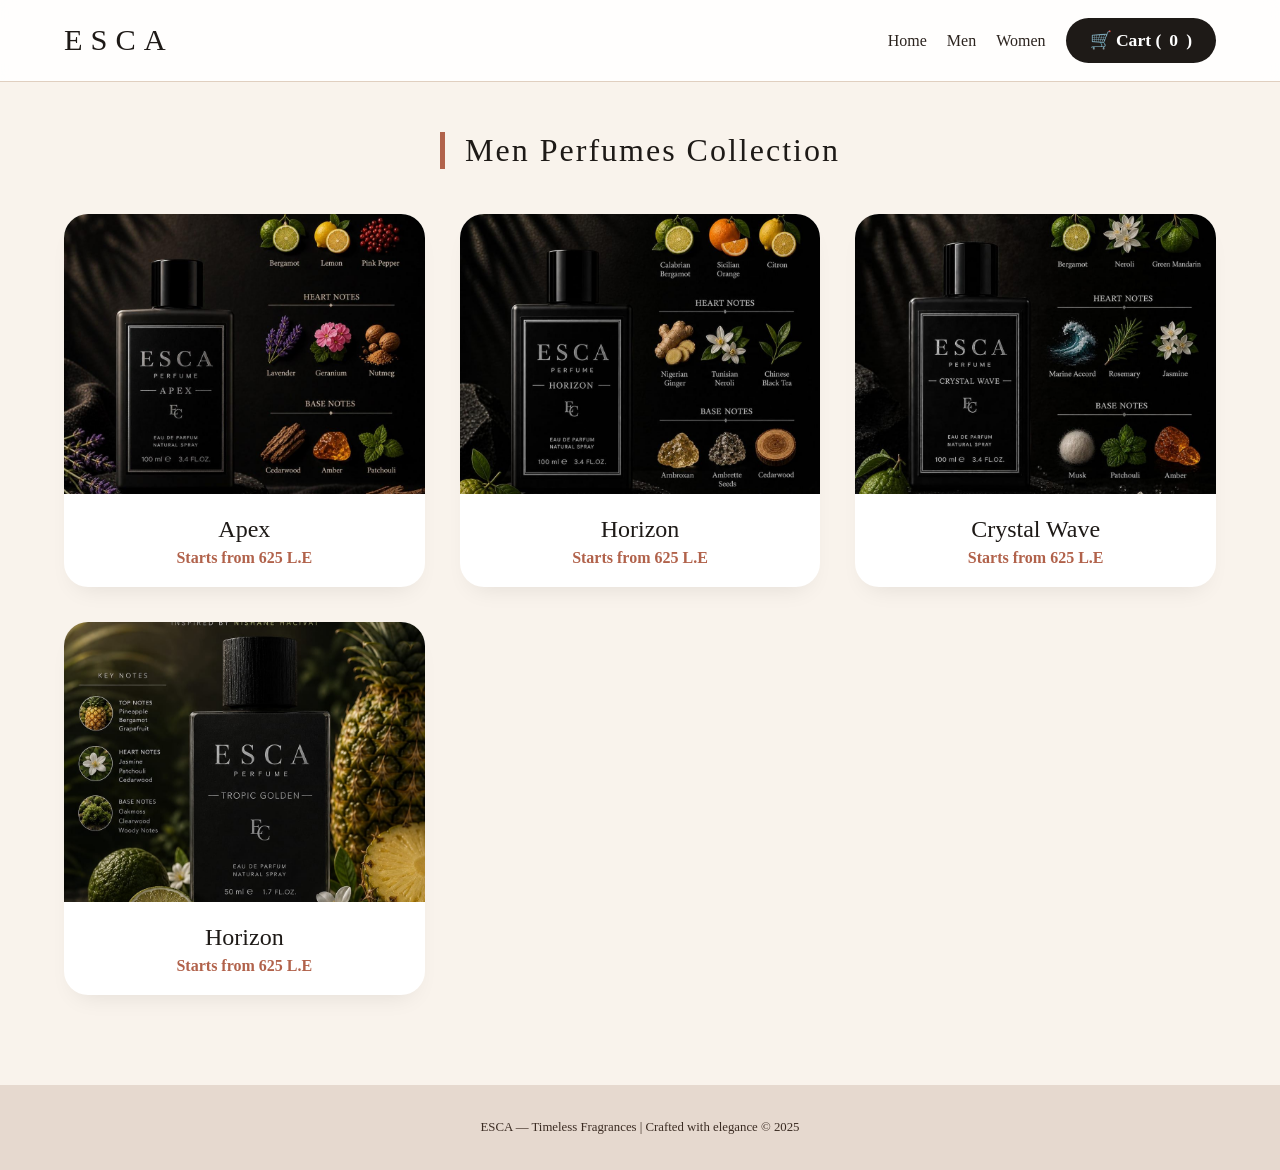
==== commit 74bea4fb: "Update prices for men's perfumes Updated prices for men's perfumes in the collection." ====
--- a/men.html
+++ b/men.html
@@ -25,22 +25,22 @@
             <div class="perfume-card" data-product="Apex">
                 <img src="men1.jpg.jpeg" alt="Apex">
                 <h3>Apex</h3>
-                <span>Starts from 550 L.E</span>
+                <span>Starts from 625 L.E</span>
             </div>
             <div class="perfume-card" data-product="Horizon">
                 <img src="men2.jpg.jpeg" alt="Horizon">
                 <h3>Horizon</h3>
-                <span>Starts from 480 L.E</span>
+                <span>Starts from 625 L.E</span>
             </div>
             <div class="perfume-card" data-product="Crystal Wave">
                 <img src="men3.jpg.jpeg" alt="Crystal Wave">
                 <h3>Crystal Wave</h3>
-                <span>Starts from 550 L.E</span>
+                <span>Starts from 625 L.E</span>
             </div>
             <div class="perfume-card" data-product="tropic golden">
-                <img src="men4.jpeg" alt="Horizon">
+                <img src="men4.jpeg" alt="tropic golden">
                 <h3>Horizon</h3>
-                <span>Starts from 480 L.E</span>
+                <span>Starts from 625 L.E</span>
             </div>
         </div>
     </section>
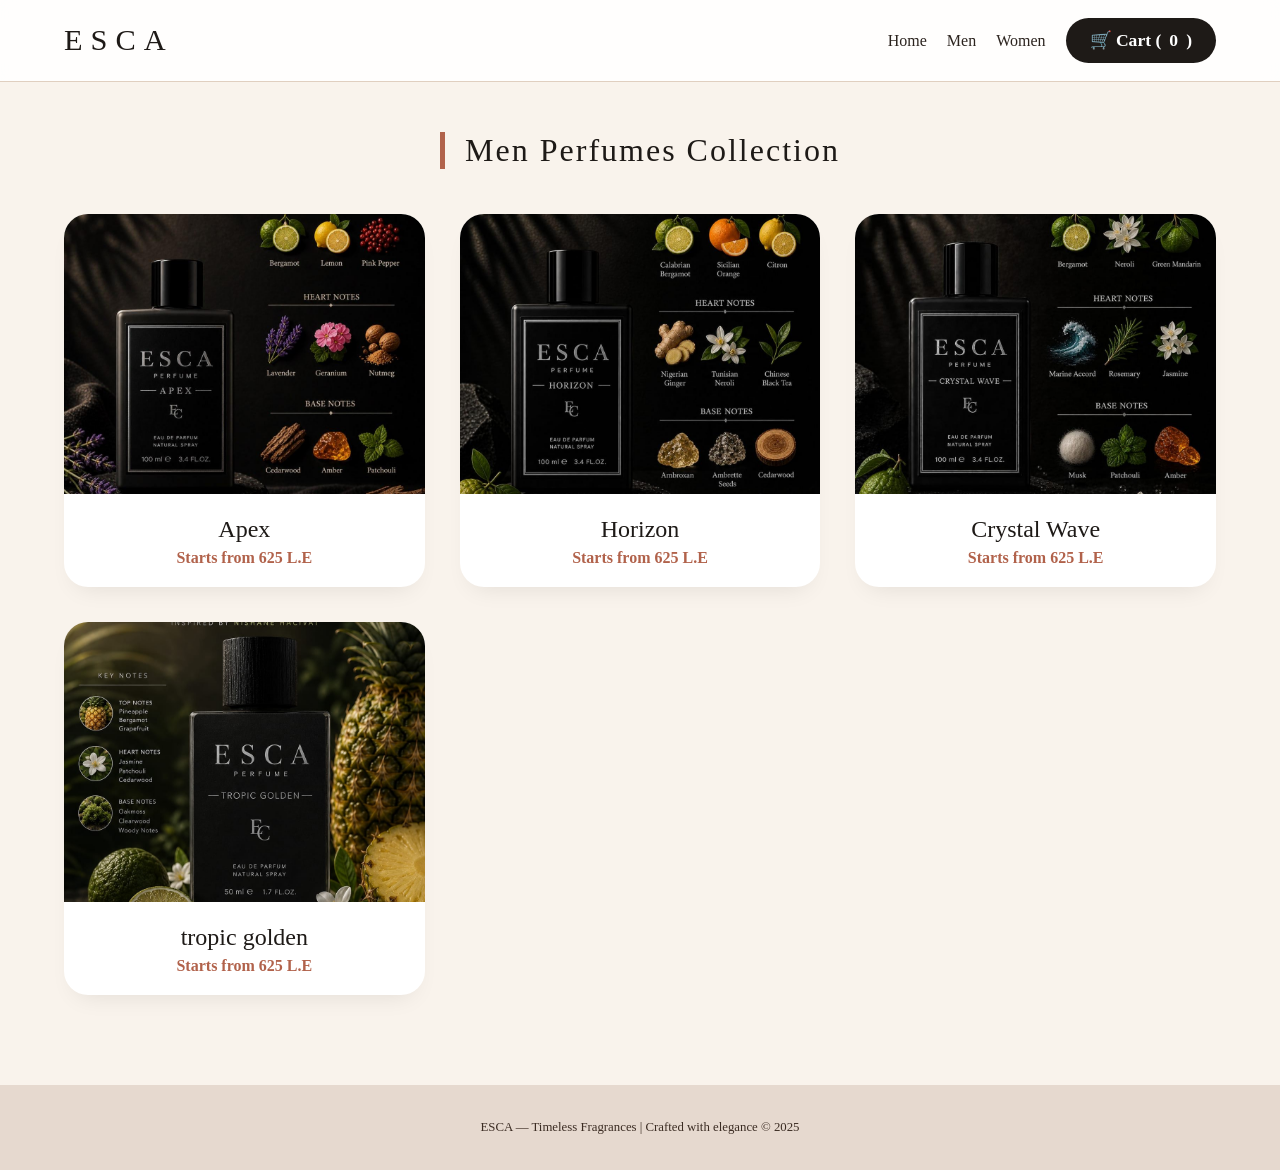
==== commit 4a2a88f7: "Correct duplicate title in men.html Fixed duplicate perfume card title for 'tropic golden' and ensur" ====
--- a/men.html
+++ b/men.html
@@ -39,7 +39,7 @@
             </div>
             <div class="perfume-card" data-product="tropic golden">
                 <img src="men4.jpeg" alt="tropic golden">
-                <h3>Horizon</h3>
+                <h3>tropic golden</h3>
                 <span>Starts from 625 L.E</span>
             </div>
         </div>
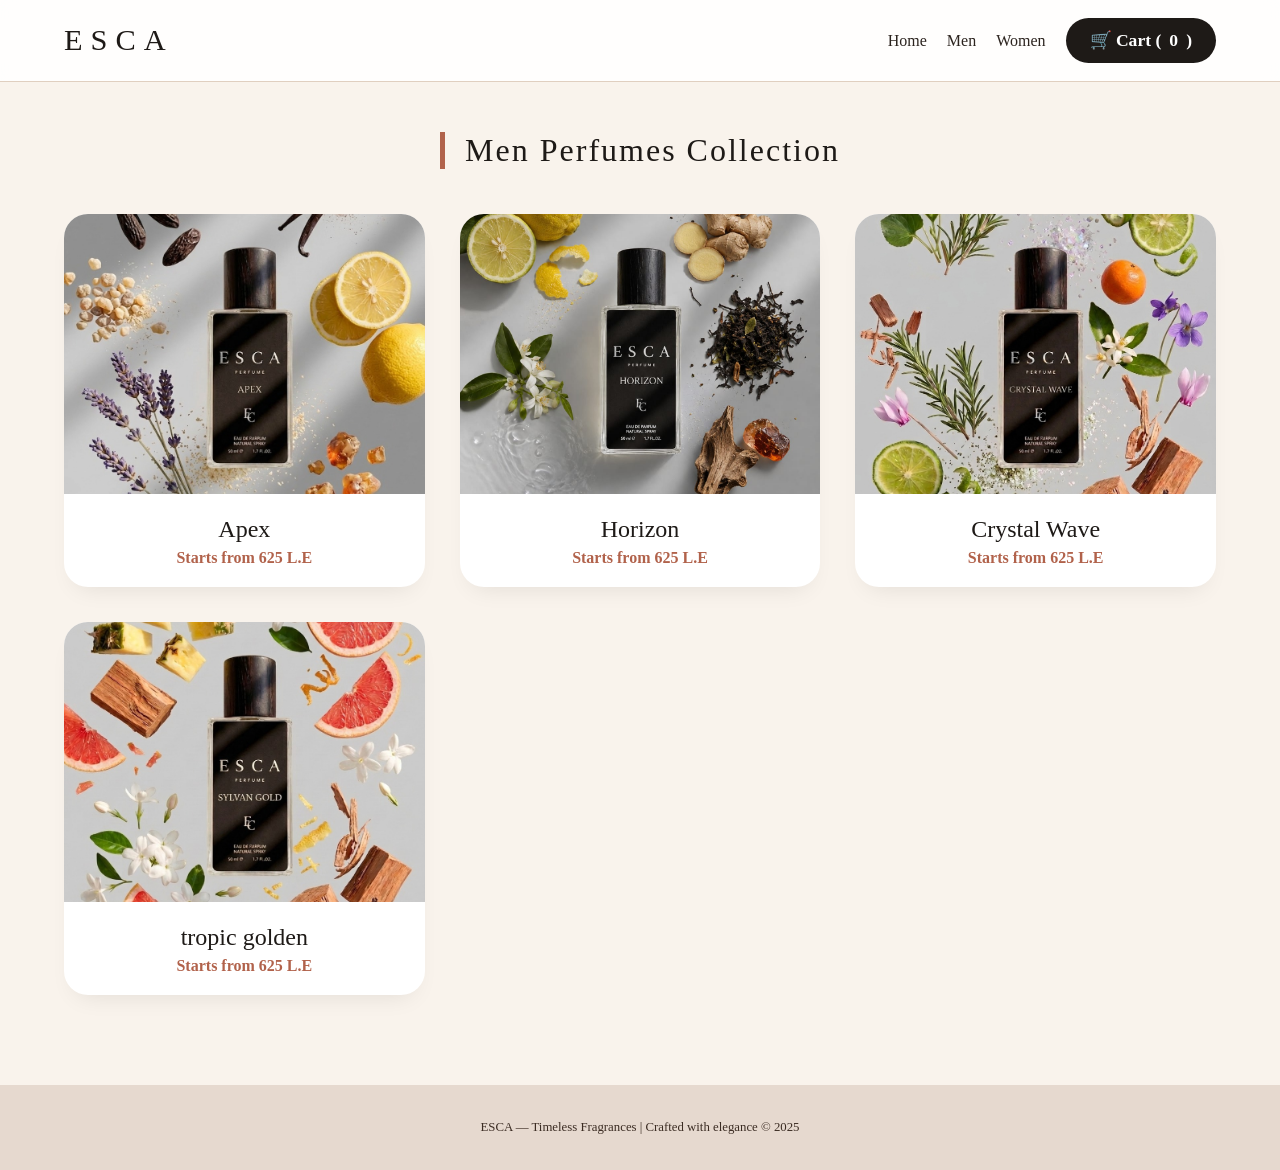
==== commit 7f990933: "Fix HTML encoding issues in men.html" ====
--- a/men.html
+++ b/men.html
@@ -33,12 +33,12 @@
                 <span>Starts from 625 L.E</span>
             </div>
             <div class="perfume-card" data-product="Crystal Wave">
-                <img src="men3.jpg.jpeg" alt="Crystal Wave">
+                <img src="men3.jpeg.jpeg" alt="Crystal Wave">
                 <h3>Crystal Wave</h3>
                 <span>Starts from 625 L.E</span>
             </div>
             <div class="perfume-card" data-product="tropic golden">
-                <img src="men4.jpeg" alt="tropic golden">
+                <img src="men4.jpeg.jpeg" alt="tropic golden">
                 <h3>tropic golden</h3>
                 <span>Starts from 625 L.E</span>
             </div>
